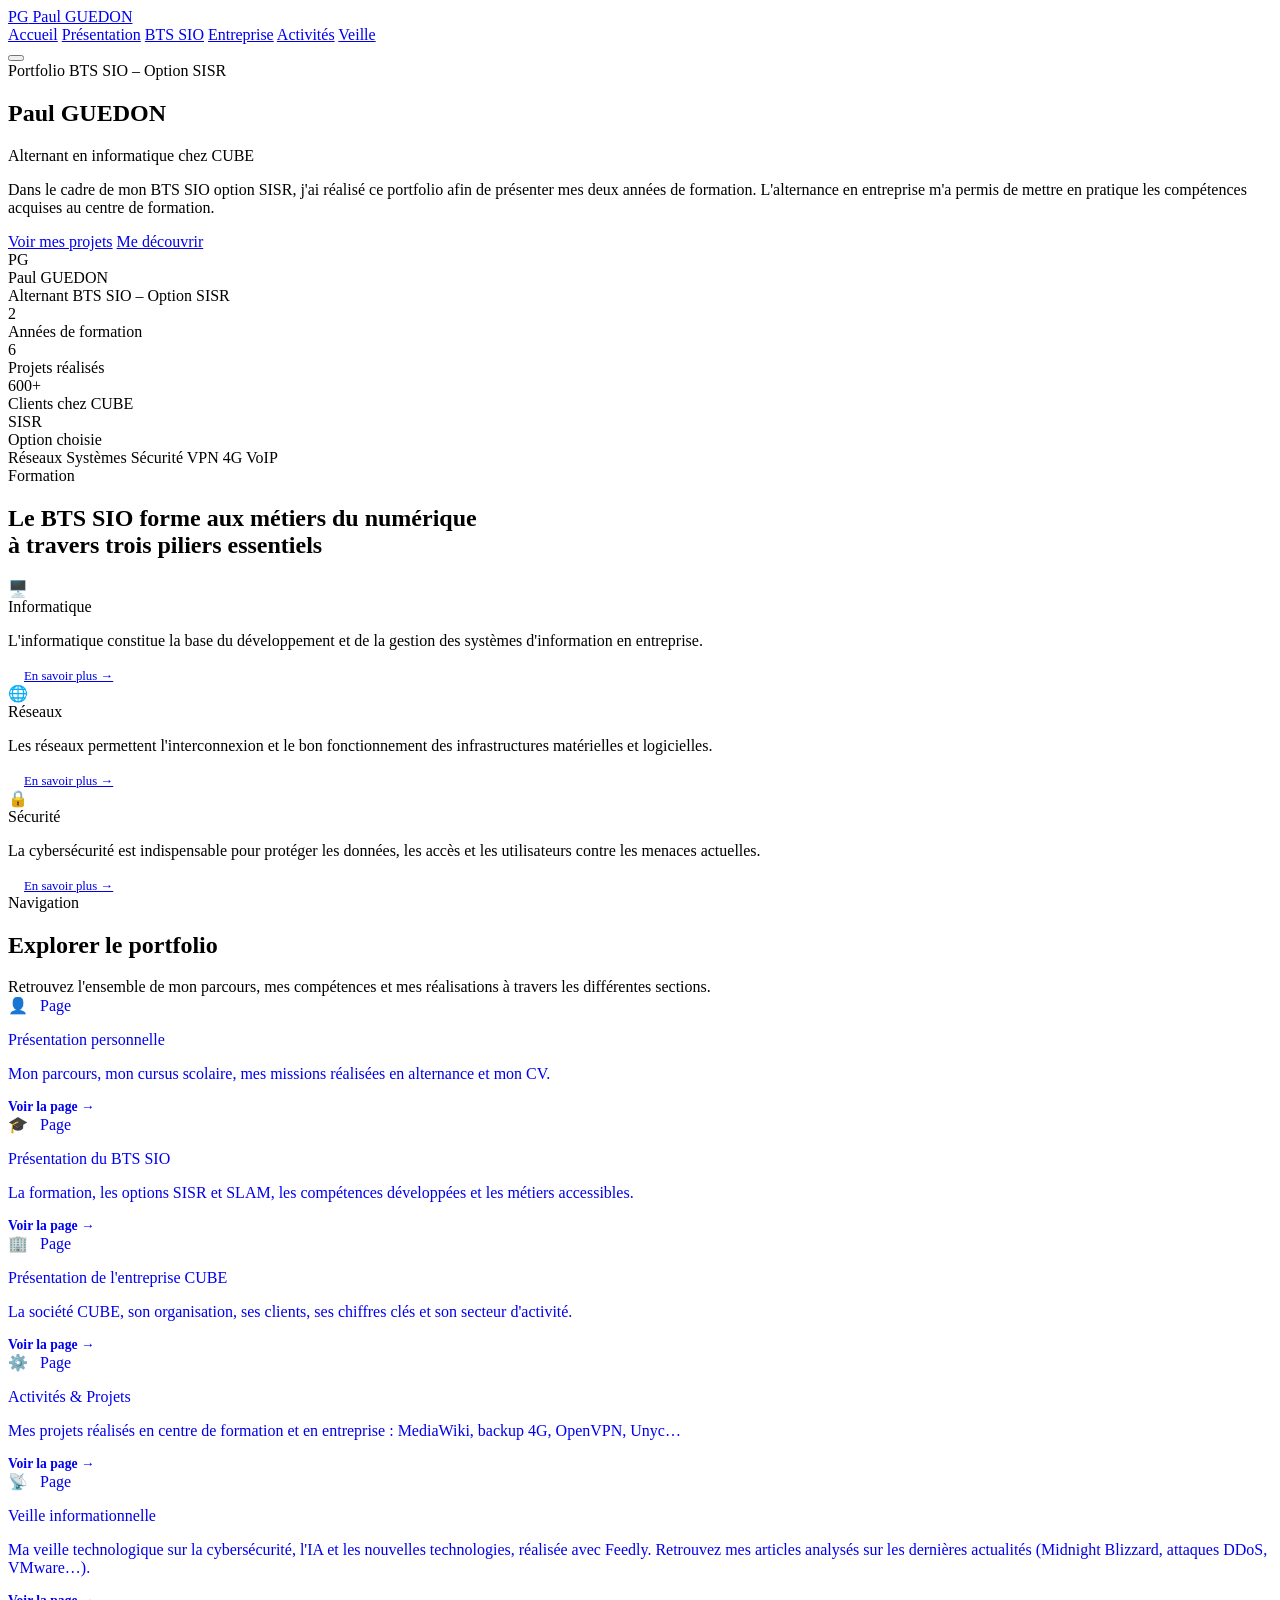
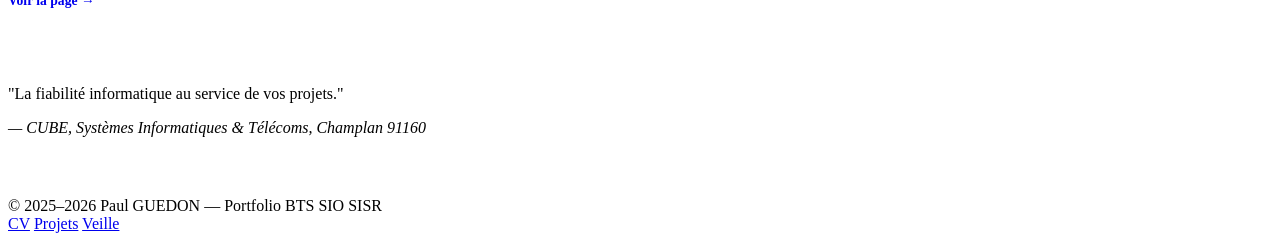
==== index.html @ fc24d81a "Add files via upload Mise en ligne des fichiers" ====
<!DOCTYPE html>
<html lang="fr">

<head>
  <meta charset="UTF-8" />
  <meta name="viewport" content="width=device-width, initial-scale=1.0" />
  <title>Paul GUEDON – Portfolio BTS SIO SISR</title>
  <link rel="stylesheet" href="css/style.css" />
  <link rel="stylesheet" href="css/animations.css" />
</head>

<body>

  <!-- ===== NAVBAR ===== -->
  <nav class="navbar" role="navigation" aria-label="Navigation principale">
    <div class="navbar__inner">
      <a href="index.html" class="navbar__logo">
        <span>PG</span> Paul GUEDON
      </a>
      <div class="navbar__links" id="nav-links">
        <a href="index.html">Accueil</a>
        <a href="presentation-personnelle.html">Présentation</a>
        <a href="bts-sio.html">BTS SIO</a>
        <a href="entreprise.html">Entreprise</a>
        <a href="activites.html">Activités</a>
        <a href="veille.html">Veille</a>
      </div>
      <button class="burger" id="burger" aria-label="Menu" aria-expanded="false">
        <span></span><span></span><span></span>
      </button>
    </div>
  </nav>

  <!-- ===== HERO ===== -->
  <section class="hero">
    <div class="hero__bg"></div>
    <div class="hero__grid"></div>
    <div class="hero__content">

      <div class="hero__text">
        <div class="hero__eyebrow fade-up">Portfolio BTS SIO – Option SISR</div>
        <h1 class="hero__title fade-up fade-up-1">
          Paul <span>GUEDON</span>
        </h1>
        <p class="hero__subtitle fade-up fade-up-2">Alternant en informatique chez CUBE</p>
        <p class="hero__desc fade-up fade-up-3">
          Dans le cadre de mon BTS SIO option SISR, j'ai réalisé ce portfolio afin de présenter mes deux années de
          formation. L'alternance en entreprise m'a permis de mettre en pratique les compétences acquises au centre de
          formation.
        </p>
        <div class="hero__cta fade-up fade-up-4">
          <a href="activites.html" class="btn btn--primary">Voir mes projets</a>
          <a href="presentation-personnelle.html" class="btn btn--outline">Me découvrir</a>
        </div>
      </div>

      <div class="hero__visual fade-up fade-up-3">
        <div class="hero__card">
          <div class="hero__card-top">
            <div class="hero__avatar">PG</div>
            <div>
              <div class="hero__card-name">Paul GUEDON</div>
              <div class="hero__card-role">Alternant BTS SIO – Option SISR</div>
            </div>
          </div>
          <div class="hero__stats">
            <div class="stat">
              <div class="stat__number">2</div>
              <div class="stat__label">Années de formation</div>
            </div>
            <div class="stat">
              <div class="stat__number">6</div>
              <div class="stat__label">Projets réalisés</div>
            </div>
            <div class="stat">
              <div class="stat__number">600+</div>
              <div class="stat__label">Clients chez CUBE</div>
            </div>
            <div class="stat">
              <div class="stat__number">SISR</div>
              <div class="stat__label">Option choisie</div>
            </div>
          </div>
          <div class="hero__tags">
            <span class="tag tag--blue">Réseaux</span>
            <span class="tag tag--blue">Systèmes</span>
            <span class="tag tag--green">Sécurité</span>
            <span class="tag">VPN</span>
            <span class="tag">4G</span>
            <span class="tag">VoIP</span>
          </div>
        </div>
      </div>

    </div>
  </section>

  <div class="divider"></div>

  <!-- ===== PILLIERS BTS SIO ===== -->
  <section class="section--dark">
    <div class="container">
      <div class="text-center mb-48 reveal">
        <div class="section-label">Formation</div>
        <h2 class="section-title">Le BTS SIO forme aux métiers du numérique<br>à travers trois piliers essentiels</h2>
      </div>

      <div class="three-col">
        <div class="card reveal delay-1">
          <div class="card__icon">🖥️</div>
          <div class="card__title">Informatique</div>
          <p class="card__text">L'informatique constitue la base du développement et de la gestion des systèmes
            d'information en entreprise.</p>
          <a href="https://fr.wikipedia.org/wiki/Informatique" target="_blank" class="btn btn--outline mt-16"
            style="padding: 8px 16px; font-size: 0.8rem;">En savoir plus →</a>
        </div>
        <div class="card reveal delay-2">
          <div class="card__icon">🌐</div>
          <div class="card__title">Réseaux</div>
          <p class="card__text">Les réseaux permettent l'interconnexion et le bon fonctionnement des infrastructures
            matérielles et logicielles.</p>
          <a href="https://fr.wikipedia.org/wiki/Réseau_informatique" target="_blank" class="btn btn--outline mt-16"
            style="padding: 8px 16px; font-size: 0.8rem;">En savoir plus →</a>
        </div>
        <div class="card reveal delay-3">
          <div class="card__icon">🔒</div>
          <div class="card__title">Sécurité</div>
          <p class="card__text">La cybersécurité est indispensable pour protéger les données, les accès et les
            utilisateurs contre les menaces actuelles.</p>
          <a href="https://fr.wikipedia.org/wiki/Sécurité_des_systèmes_d'information" target="_blank"
            class="btn btn--outline mt-16" style="padding: 8px 16px; font-size: 0.8rem;">En savoir plus →</a>
        </div>
      </div>
    </div>
  </section>

  <div class="divider"></div>

  <!-- ===== APERÇU PAGES ===== -->
  <section>
    <div class="container">
      <div class="text-center mb-48 reveal">
        <div class="section-label">Navigation</div>
        <h2 class="section-title">Explorer le portfolio</h2>
        <p class="section-desc" style="margin: 0 auto;">Retrouvez l'ensemble de mon parcours, mes compétences et mes
          réalisations à travers les différentes sections.</p>
      </div>

      <div class="grid-2">
        <a href="presentation-personnelle.html" class="card reveal delay-1"
          style="display:block; text-decoration:none; cursor:pointer;">
          <div style="display:flex; align-items:center; gap:12px; margin-bottom:16px;">
            <div class="card__icon" style="margin-bottom:0;">👤</div>
            <span class="badge badge--blue">Page</span>
          </div>
          <div class="card__title">Présentation personnelle</div>
          <p class="card__text">Mon parcours, mon cursus scolaire, mes missions réalisées en alternance et mon CV.</p>
          <div class="text-accent mt-16" style="font-size:0.85rem; font-weight:600;">Voir la page →</div>
        </a>

        <a href="bts-sio.html" class="card reveal delay-2" style="display:block; text-decoration:none; cursor:pointer;">
          <div style="display:flex; align-items:center; gap:12px; margin-bottom:16px;">
            <div class="card__icon" style="margin-bottom:0;">🎓</div>
            <span class="badge badge--blue">Page</span>
          </div>
          <div class="card__title">Présentation du BTS SIO</div>
          <p class="card__text">La formation, les options SISR et SLAM, les compétences développées et les métiers
            accessibles.</p>
          <div class="text-accent mt-16" style="font-size:0.85rem; font-weight:600;">Voir la page →</div>
        </a>

        <a href="entreprise.html" class="card reveal delay-3"
          style="display:block; text-decoration:none; cursor:pointer;">
          <div style="display:flex; align-items:center; gap:12px; margin-bottom:16px;">
            <div class="card__icon" style="margin-bottom:0;">🏢</div>
            <span class="badge badge--green">Page</span>
          </div>
          <div class="card__title">Présentation de l'entreprise CUBE</div>
          <p class="card__text">La société CUBE, son organisation, ses clients, ses chiffres clés et son secteur
            d'activité.</p>
          <div class="text-accent mt-16" style="font-size:0.85rem; font-weight:600;">Voir la page →</div>
        </a>

        <a href="activites.html" class="card reveal delay-4"
          style="display:block; text-decoration:none; cursor:pointer;">
          <div style="display:flex; align-items:center; gap:12px; margin-bottom:16px;">
            <div class="card__icon" style="margin-bottom:0;">⚙️</div>
            <span class="badge badge--orange">Page</span>
          </div>
          <div class="card__title">Activités & Projets</div>
          <p class="card__text">Mes projets réalisés en centre de formation et en entreprise : MediaWiki, backup 4G,
            OpenVPN, Unyc…</p>
          <div class="text-accent mt-16" style="font-size:0.85rem; font-weight:600;">Voir la page →</div>
        </a>

        <a href="veille.html" class="card reveal delay-5"
          style="display:block; text-decoration:none; cursor:pointer; grid-column: span 2 / span 2;" id="veille-link">
          <div style="display:flex; align-items:center; gap:12px; margin-bottom:16px;">
            <div class="card__icon" style="margin-bottom:0;">📡</div>
            <span class="badge badge--blue">Page</span>
          </div>
          <div class="card__title">Veille informationnelle</div>
          <p class="card__text">Ma veille technologique sur la cybersécurité, l'IA et les nouvelles technologies,
            réalisée avec Feedly. Retrouvez mes articles analysés sur les dernières actualités (Midnight Blizzard,
            attaques DDoS, VMware…).</p>
          <div class="text-accent mt-16" style="font-size:0.85rem; font-weight:600;">Voir la page →</div>
        </a>
      </div>
    </div>
  </section>

  <!-- ===== CITATION ===== -->
  <section class="section--dark" style="padding: 60px 0;">
    <div class="container">
      <div class="quote-block reveal text-center">
        <p>"La fiabilité informatique au service de vos projets."</p>
        <cite>— CUBE, Systèmes Informatiques & Télécoms, Champlan 91160</cite>
      </div>
    </div>
  </section>

  <!-- ===== FOOTER ===== -->
  <footer>
    <div class="container">
      <div class="footer__inner">
        <div class="footer__copy">© 2025–2026 Paul GUEDON — Portfolio BTS SIO SISR</div>
        <div class="footer__links">
          <a href="presentation-personnelle.html">CV</a>
          <a href="activites.html">Projets</a>
          <a href="veille.html">Veille</a>
        </div>
      </div>
    </div>
  </footer>

  <script src="js/main.js"></script>
  <script>
    // Veille card full-width on mobile
    const veilleLink = document.getElementById('veille-link');
    if (veilleLink && window.innerWidth <= 700) {
      veilleLink.style.gridColumn = 'span 1';
    }
  </script>
</body>

</html>
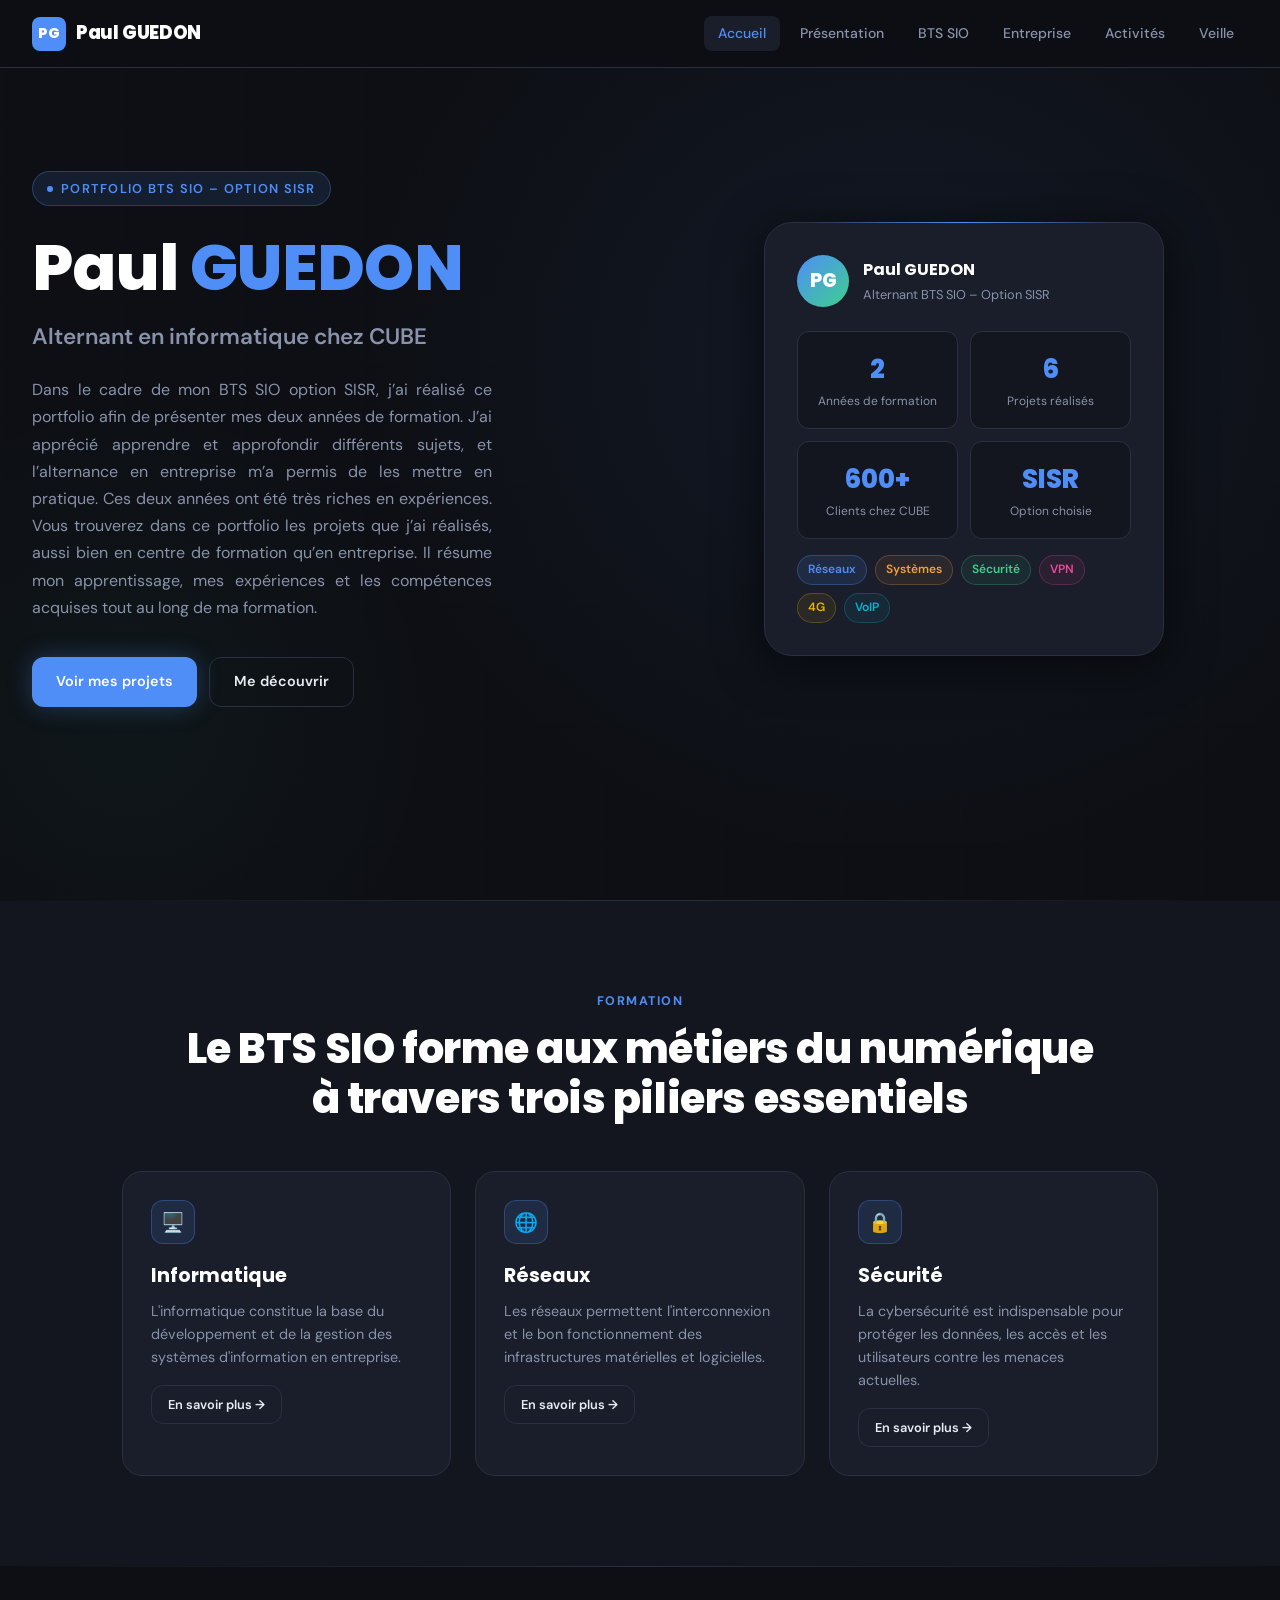
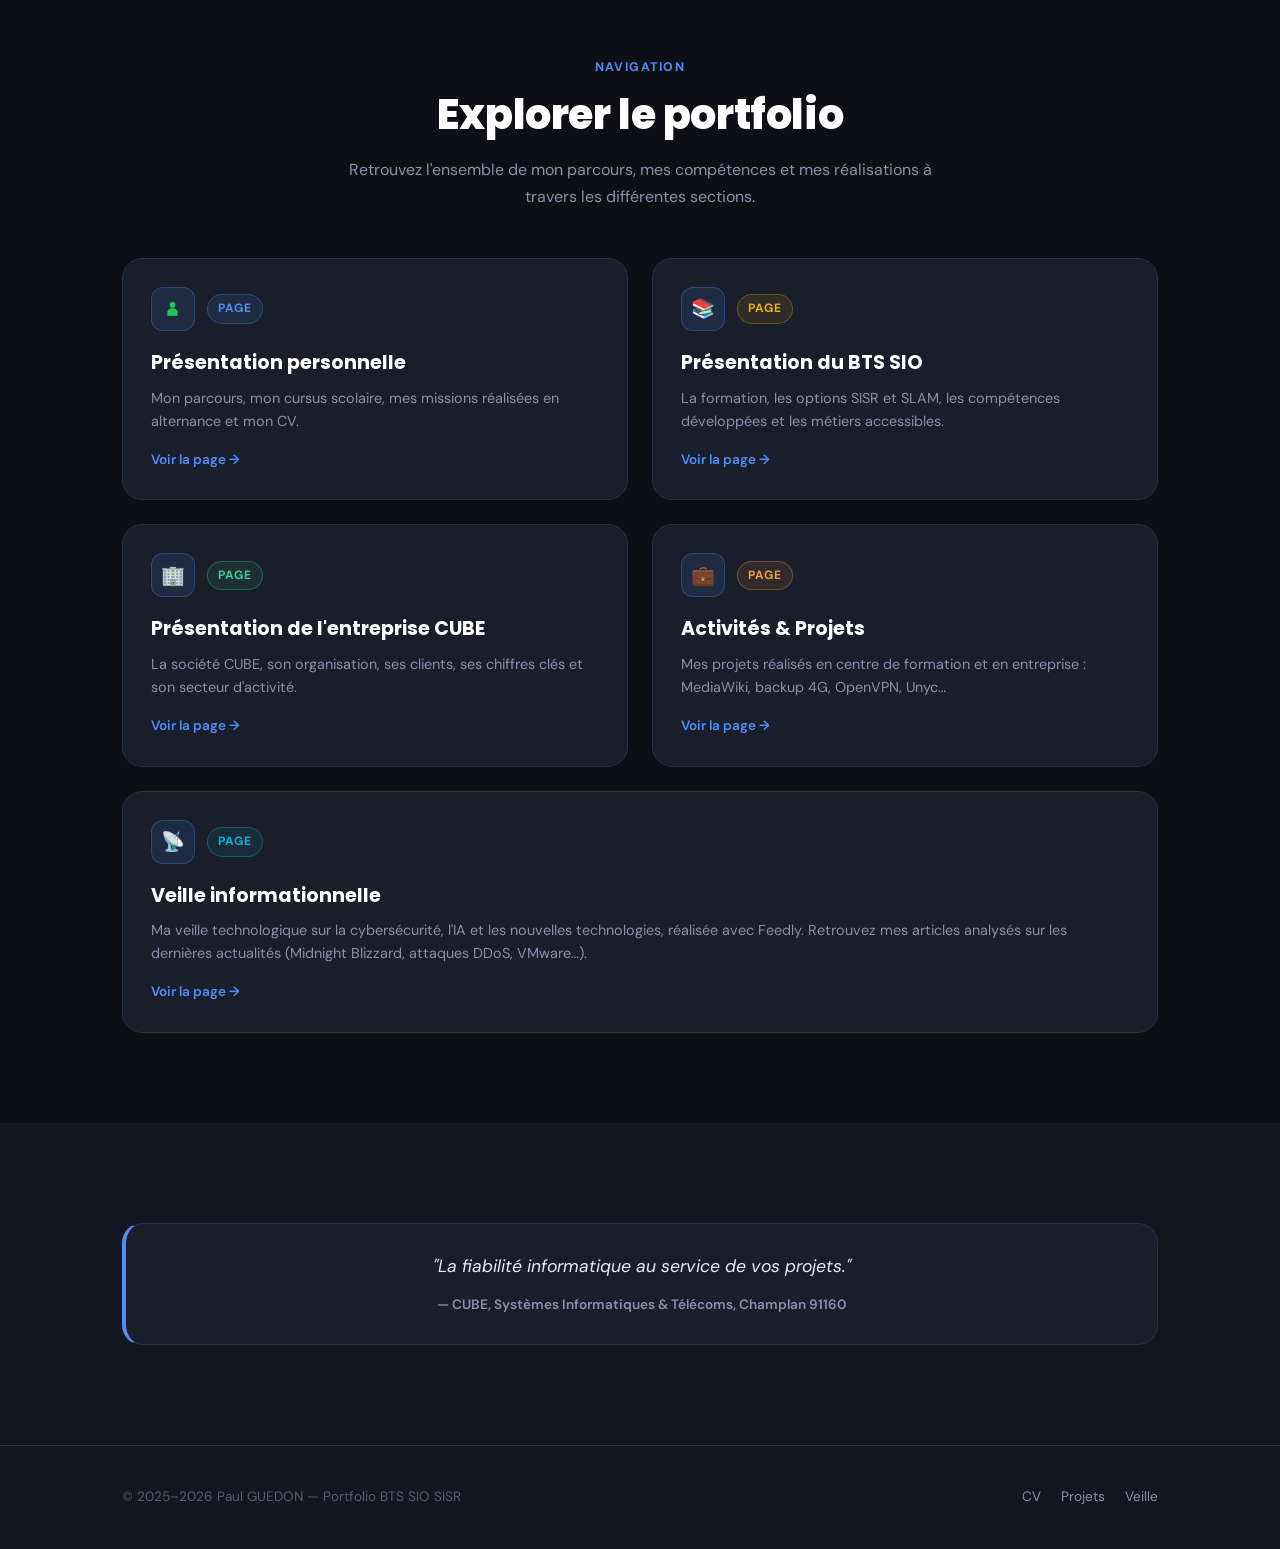
==== commit 72544357: "Add files via upload Mise en ligne de mon portfolio" ====
--- a/index.html
+++ b/index.html
@@ -1,6 +1,5 @@
 <!DOCTYPE html>
 <html lang="fr">
-
 <head>
   <meta charset="UTF-8" />
   <meta name="viewport" content="width=device-width, initial-scale=1.0" />
@@ -8,239 +7,219 @@
   <link rel="stylesheet" href="css/style.css" />
   <link rel="stylesheet" href="css/animations.css" />
 </head>
-
 <body>
 
-  <!-- ===== NAVBAR ===== -->
-  <nav class="navbar" role="navigation" aria-label="Navigation principale">
-    <div class="navbar__inner">
-      <a href="index.html" class="navbar__logo">
-        <span>PG</span> Paul GUEDON
-      </a>
-      <div class="navbar__links" id="nav-links">
-        <a href="index.html">Accueil</a>
-        <a href="presentation-personnelle.html">Présentation</a>
-        <a href="bts-sio.html">BTS SIO</a>
-        <a href="entreprise.html">Entreprise</a>
-        <a href="activites.html">Activités</a>
+<!-- ===== NAVBAR ===== -->
+<nav class="navbar" role="navigation" aria-label="Navigation principale">
+  <div class="navbar__inner">
+    <a href="index.html" class="navbar__logo">
+      <span>PG</span> Paul GUEDON
+    </a>
+    <div class="navbar__links" id="nav-links">
+      <a href="index.html">Accueil</a>
+      <a href="presentation-personnelle.html">Présentation</a>
+      <a href="bts-sio.html">BTS SIO</a>
+      <a href="entreprise.html">Entreprise</a>
+      <a href="activites.html">Activités</a>
+      <a href="veille.html">Veille</a>
+    </div>
+    <button class="burger" id="burger" aria-label="Menu" aria-expanded="false">
+      <span></span><span></span><span></span>
+    </button>
+  </div>
+</nav>
+
+<!-- ===== HERO ===== -->
+<section class="hero">
+  <div class="hero__bg"></div>
+  <div class="hero__grid"></div>
+  <div class="hero__content">
+
+    <div class="hero__text">
+      <div class="hero__eyebrow fade-up">Portfolio BTS SIO – Option SISR</div>
+      <h1 class="hero__title fade-up fade-up-1">
+        Paul <span>GUEDON</span>
+      </h1>
+      <p class="hero__subtitle fade-up fade-up-2">Alternant en informatique chez CUBE</p>
+      <p class="hero__desc fade-up fade-up-3" style="text-align: justify;">
+        Dans le cadre de mon BTS SIO option SISR, j’ai réalisé ce portfolio afin de présenter mes deux années de formation. J’ai apprécié apprendre et approfondir différents sujets, et l’alternance en entreprise m’a permis de les mettre en pratique. Ces deux années ont été très riches en expériences. Vous trouverez dans ce portfolio les projets que j’ai réalisés, aussi bien en centre de formation qu’en entreprise. Il résume mon apprentissage, mes expériences et les compétences acquises tout au long de ma formation.
+      </p>
+      <div class="hero__cta fade-up fade-up-4">
+        <a href="activites.html" class="btn btn--primary">Voir mes projets</a>
+        <a href="presentation-personnelle.html" class="btn btn--outline">Me découvrir</a>
+      </div>
+    </div>
+
+    <div class="hero__visual fade-up fade-up-3">
+      <div class="hero__card">
+        <div class="hero__card-top">
+          <div class="hero__avatar">PG</div>
+          <div>
+            <div class="hero__card-name">Paul GUEDON</div>
+            <div class="hero__card-role">Alternant BTS SIO – Option SISR</div>
+          </div>
+        </div>
+        <div class="hero__stats">
+          <div class="stat">
+            <div class="stat__number">2</div>
+            <div class="stat__label">Années de formation</div>
+          </div>
+          <div class="stat">
+            <div class="stat__number">6</div>
+            <div class="stat__label">Projets réalisés</div>
+          </div>
+          <div class="stat">
+            <div class="stat__number">600+</div>
+            <div class="stat__label">Clients chez CUBE</div>
+          </div>
+          <div class="stat">
+            <div class="stat__number">SISR</div>
+            <div class="stat__label">Option choisie</div>
+          </div>
+        </div>
+        <div class="hero__tags">
+          <span class="tag tag--blue">Réseaux</span>
+          <span class="tag tag--orange">Systèmes</span>
+          <span class="tag tag--green">Sécurité</span>
+          <span class="tag tag--pink">VPN</span>
+          <span class="tag tag--yellow">4G</span>
+          <span class="tag tag--cyan">VoIP</span>
+        </div>
+      </div>
+    </div>
+
+  </div>
+</section>
+
+<div class="divider"></div>
+
+<!-- ===== PILLIERS BTS SIO ===== -->
+<section class="section--dark">
+  <div class="container">
+    <div class="text-center mb-48 reveal">
+      <div class="section-label">Formation</div>
+      <h2 class="section-title">Le BTS SIO forme aux métiers du numérique<br>à travers trois piliers essentiels</h2>
+    </div>
+
+    <div class="three-col">
+      <div class="card reveal delay-1">
+        <div class="card__icon">🖥️</div>
+        <div class="card__title">Informatique</div>
+        <p class="card__text">L'informatique constitue la base du développement et de la gestion des systèmes d'information en entreprise.</p>
+        <a href="https://fr.wikipedia.org/wiki/Informatique" target="_blank" class="btn btn--outline mt-16" style="padding: 8px 16px; font-size: 0.8rem;">En savoir plus →</a>
+      </div>
+      <div class="card reveal delay-2">
+        <div class="card__icon">🌐</div>
+        <div class="card__title">Réseaux</div>
+        <p class="card__text">Les réseaux permettent l'interconnexion et le bon fonctionnement des infrastructures matérielles et logicielles.</p>
+        <a href="https://fr.wikipedia.org/wiki/Réseau_informatique" target="_blank" class="btn btn--outline mt-16" style="padding: 8px 16px; font-size: 0.8rem;">En savoir plus →</a>
+      </div>
+      <div class="card reveal delay-3">
+        <div class="card__icon">🔒</div>
+        <div class="card__title">Sécurité</div>
+        <p class="card__text">La cybersécurité est indispensable pour protéger les données, les accès et les utilisateurs contre les menaces actuelles.</p>
+        <a href="https://fr.wikipedia.org/wiki/Sécurité_des_systèmes_d'information" target="_blank" class="btn btn--outline mt-16" style="padding: 8px 16px; font-size: 0.8rem;">En savoir plus →</a>
+      </div>
+    </div>
+  </div>
+</section>
+
+<div class="divider"></div>
+
+<!-- ===== APERÇU PAGES ===== -->
+<section>
+  <div class="container">
+    <div class="text-center mb-48 reveal">
+      <div class="section-label">Navigation</div>
+      <h2 class="section-title">Explorer le portfolio</h2>
+      <p class="section-desc" style="margin: 0 auto;">Retrouvez l'ensemble de mon parcours, mes compétences et mes réalisations à travers les différentes sections.</p>
+    </div>
+
+    <div class="grid-2">
+      <a href="presentation-personnelle.html" class="card reveal delay-1" style="display:block; text-decoration:none; cursor:pointer;">
+        <div style="display:flex; align-items:center; gap:12px; margin-bottom:16px;">
+          <div class="card__icon" style="margin-bottom:0;"><svg width="1.2em" height="1.2em" viewBox="0 0 40 40" fill="none" xmlns="http://www.w3.org/2000/svg"><circle cx="20" cy="12" r="5" fill="#22c55e"/><path d="M20 18C15 18 11 21 11 25v6h18v-6c0-4-4-7-9-7z" fill="#22c55e"/></svg></div>
+          <span class="badge badge--blue">Page</span>
+        </div>
+        <div class="card__title">Présentation personnelle</div>
+        <p class="card__text">Mon parcours, mon cursus scolaire, mes missions réalisées en alternance et mon CV.</p>
+        <div class="text-accent mt-16" style="font-size:0.85rem; font-weight:600;">Voir la page →</div>
+      </a>
+
+      <a href="bts-sio.html" class="card reveal delay-2" style="display:block; text-decoration:none; cursor:pointer;">
+        <div style="display:flex; align-items:center; gap:12px; margin-bottom:16px;">
+          <div class="card__icon" style="margin-bottom:0;">📚</div>
+          <span class="badge badge--yellow">Page</span>
+        </div>
+        <div class="card__title">Présentation du BTS SIO</div>
+        <p class="card__text">La formation, les options SISR et SLAM, les compétences développées et les métiers accessibles.</p>
+        <div class="text-accent mt-16" style="font-size:0.85rem; font-weight:600;">Voir la page →</div>
+      </a>
+
+      <a href="entreprise.html" class="card reveal delay-3" style="display:block; text-decoration:none; cursor:pointer;">
+        <div style="display:flex; align-items:center; gap:12px; margin-bottom:16px;">
+          <div class="card__icon" style="margin-bottom:0;">🏢</div>
+          <span class="badge badge--green">Page</span>
+        </div>
+        <div class="card__title">Présentation de l'entreprise CUBE</div>
+        <p class="card__text">La société CUBE, son organisation, ses clients, ses chiffres clés et son secteur d'activité.</p>
+        <div class="text-accent mt-16" style="font-size:0.85rem; font-weight:600;">Voir la page →</div>
+      </a>
+
+      <a href="activites.html" class="card reveal delay-4" style="display:block; text-decoration:none; cursor:pointer;">
+        <div style="display:flex; align-items:center; gap:12px; margin-bottom:16px;">
+          <div class="card__icon" style="margin-bottom:0;">💼</div>
+          <span class="badge badge--orange">Page</span>
+        </div>
+        <div class="card__title">Activités & Projets</div>
+        <p class="card__text">Mes projets réalisés en centre de formation et en entreprise : MediaWiki, backup 4G, OpenVPN, Unyc…</p>
+        <div class="text-accent mt-16" style="font-size:0.85rem; font-weight:600;">Voir la page →</div>
+      </a>
+
+      <a href="veille.html" class="card reveal delay-5" style="display:block; text-decoration:none; cursor:pointer; grid-column: span 2 / span 2;" id="veille-link">
+        <div style="display:flex; align-items:center; gap:12px; margin-bottom:16px;">
+          <div class="card__icon" style="margin-bottom:0;">📡</div>
+          <span class="badge badge--cyan">Page</span>
+        </div>
+        <div class="card__title">Veille informationnelle</div>
+        <p class="card__text">Ma veille technologique sur la cybersécurité, l'IA et les nouvelles technologies, réalisée avec Feedly. Retrouvez mes articles analysés sur les dernières actualités (Midnight Blizzard, attaques DDoS, VMware…).</p>
+        <div class="text-accent mt-16" style="font-size:0.85rem; font-weight:600;">Voir la page →</div>
+      </a>
+    </div>
+  </div>
+</section>
+
+<!-- ===== CITATION ===== -->
+<section class="section--dark" style="padding: 60px 0;">
+  <div class="container">
+    <div class="quote-block reveal text-center">
+      <p>"La fiabilité informatique au service de vos projets."</p>
+      <cite>— CUBE, Systèmes Informatiques & Télécoms, Champlan 91160</cite>
+    </div>
+  </div>
+</section>
+
+<!-- ===== FOOTER ===== -->
+<footer>
+  <div class="container">
+    <div class="footer__inner">
+      <div class="footer__copy">© 2025–2026 Paul GUEDON — Portfolio BTS SIO SISR</div>
+      <div class="footer__links">
+        <a href="presentation-personnelle.html">CV</a>
+        <a href="activites.html">Projets</a>
         <a href="veille.html">Veille</a>
       </div>
-      <button class="burger" id="burger" aria-label="Menu" aria-expanded="false">
-        <span></span><span></span><span></span>
-      </button>
-    </div>
-  </nav>
-
-  <!-- ===== HERO ===== -->
-  <section class="hero">
-    <div class="hero__bg"></div>
-    <div class="hero__grid"></div>
-    <div class="hero__content">
-
-      <div class="hero__text">
-        <div class="hero__eyebrow fade-up">Portfolio BTS SIO – Option SISR</div>
-        <h1 class="hero__title fade-up fade-up-1">
-          Paul <span>GUEDON</span>
-        </h1>
-        <p class="hero__subtitle fade-up fade-up-2">Alternant en informatique chez CUBE</p>
-        <p class="hero__desc fade-up fade-up-3">
-          Dans le cadre de mon BTS SIO option SISR, j'ai réalisé ce portfolio afin de présenter mes deux années de
-          formation. L'alternance en entreprise m'a permis de mettre en pratique les compétences acquises au centre de
-          formation.
-        </p>
-        <div class="hero__cta fade-up fade-up-4">
-          <a href="activites.html" class="btn btn--primary">Voir mes projets</a>
-          <a href="presentation-personnelle.html" class="btn btn--outline">Me découvrir</a>
-        </div>
-      </div>
-
-      <div class="hero__visual fade-up fade-up-3">
-        <div class="hero__card">
-          <div class="hero__card-top">
-            <div class="hero__avatar">PG</div>
-            <div>
-              <div class="hero__card-name">Paul GUEDON</div>
-              <div class="hero__card-role">Alternant BTS SIO – Option SISR</div>
-            </div>
-          </div>
-          <div class="hero__stats">
-            <div class="stat">
-              <div class="stat__number">2</div>
-              <div class="stat__label">Années de formation</div>
-            </div>
-            <div class="stat">
-              <div class="stat__number">6</div>
-              <div class="stat__label">Projets réalisés</div>
-            </div>
-            <div class="stat">
-              <div class="stat__number">600+</div>
-              <div class="stat__label">Clients chez CUBE</div>
-            </div>
-            <div class="stat">
-              <div class="stat__number">SISR</div>
-              <div class="stat__label">Option choisie</div>
-            </div>
-          </div>
-          <div class="hero__tags">
-            <span class="tag tag--blue">Réseaux</span>
-            <span class="tag tag--blue">Systèmes</span>
-            <span class="tag tag--green">Sécurité</span>
-            <span class="tag">VPN</span>
-            <span class="tag">4G</span>
-            <span class="tag">VoIP</span>
-          </div>
-        </div>
-      </div>
-
-    </div>
-  </section>
-
-  <div class="divider"></div>
-
-  <!-- ===== PILLIERS BTS SIO ===== -->
-  <section class="section--dark">
-    <div class="container">
-      <div class="text-center mb-48 reveal">
-        <div class="section-label">Formation</div>
-        <h2 class="section-title">Le BTS SIO forme aux métiers du numérique<br>à travers trois piliers essentiels</h2>
-      </div>
-
-      <div class="three-col">
-        <div class="card reveal delay-1">
-          <div class="card__icon">🖥️</div>
-          <div class="card__title">Informatique</div>
-          <p class="card__text">L'informatique constitue la base du développement et de la gestion des systèmes
-            d'information en entreprise.</p>
-          <a href="https://fr.wikipedia.org/wiki/Informatique" target="_blank" class="btn btn--outline mt-16"
-            style="padding: 8px 16px; font-size: 0.8rem;">En savoir plus →</a>
-        </div>
-        <div class="card reveal delay-2">
-          <div class="card__icon">🌐</div>
-          <div class="card__title">Réseaux</div>
-          <p class="card__text">Les réseaux permettent l'interconnexion et le bon fonctionnement des infrastructures
-            matérielles et logicielles.</p>
-          <a href="https://fr.wikipedia.org/wiki/Réseau_informatique" target="_blank" class="btn btn--outline mt-16"
-            style="padding: 8px 16px; font-size: 0.8rem;">En savoir plus →</a>
-        </div>
-        <div class="card reveal delay-3">
-          <div class="card__icon">🔒</div>
-          <div class="card__title">Sécurité</div>
-          <p class="card__text">La cybersécurité est indispensable pour protéger les données, les accès et les
-            utilisateurs contre les menaces actuelles.</p>
-          <a href="https://fr.wikipedia.org/wiki/Sécurité_des_systèmes_d'information" target="_blank"
-            class="btn btn--outline mt-16" style="padding: 8px 16px; font-size: 0.8rem;">En savoir plus →</a>
-        </div>
-      </div>
-    </div>
-  </section>
-
-  <div class="divider"></div>
-
-  <!-- ===== APERÇU PAGES ===== -->
-  <section>
-    <div class="container">
-      <div class="text-center mb-48 reveal">
-        <div class="section-label">Navigation</div>
-        <h2 class="section-title">Explorer le portfolio</h2>
-        <p class="section-desc" style="margin: 0 auto;">Retrouvez l'ensemble de mon parcours, mes compétences et mes
-          réalisations à travers les différentes sections.</p>
-      </div>
-
-      <div class="grid-2">
-        <a href="presentation-personnelle.html" class="card reveal delay-1"
-          style="display:block; text-decoration:none; cursor:pointer;">
-          <div style="display:flex; align-items:center; gap:12px; margin-bottom:16px;">
-            <div class="card__icon" style="margin-bottom:0;">👤</div>
-            <span class="badge badge--blue">Page</span>
-          </div>
-          <div class="card__title">Présentation personnelle</div>
-          <p class="card__text">Mon parcours, mon cursus scolaire, mes missions réalisées en alternance et mon CV.</p>
-          <div class="text-accent mt-16" style="font-size:0.85rem; font-weight:600;">Voir la page →</div>
-        </a>
-
-        <a href="bts-sio.html" class="card reveal delay-2" style="display:block; text-decoration:none; cursor:pointer;">
-          <div style="display:flex; align-items:center; gap:12px; margin-bottom:16px;">
-            <div class="card__icon" style="margin-bottom:0;">🎓</div>
-            <span class="badge badge--blue">Page</span>
-          </div>
-          <div class="card__title">Présentation du BTS SIO</div>
-          <p class="card__text">La formation, les options SISR et SLAM, les compétences développées et les métiers
-            accessibles.</p>
-          <div class="text-accent mt-16" style="font-size:0.85rem; font-weight:600;">Voir la page →</div>
-        </a>
-
-        <a href="entreprise.html" class="card reveal delay-3"
-          style="display:block; text-decoration:none; cursor:pointer;">
-          <div style="display:flex; align-items:center; gap:12px; margin-bottom:16px;">
-            <div class="card__icon" style="margin-bottom:0;">🏢</div>
-            <span class="badge badge--green">Page</span>
-          </div>
-          <div class="card__title">Présentation de l'entreprise CUBE</div>
-          <p class="card__text">La société CUBE, son organisation, ses clients, ses chiffres clés et son secteur
-            d'activité.</p>
-          <div class="text-accent mt-16" style="font-size:0.85rem; font-weight:600;">Voir la page →</div>
-        </a>
-
-        <a href="activites.html" class="card reveal delay-4"
-          style="display:block; text-decoration:none; cursor:pointer;">
-          <div style="display:flex; align-items:center; gap:12px; margin-bottom:16px;">
-            <div class="card__icon" style="margin-bottom:0;">⚙️</div>
-            <span class="badge badge--orange">Page</span>
-          </div>
-          <div class="card__title">Activités & Projets</div>
-          <p class="card__text">Mes projets réalisés en centre de formation et en entreprise : MediaWiki, backup 4G,
-            OpenVPN, Unyc…</p>
-          <div class="text-accent mt-16" style="font-size:0.85rem; font-weight:600;">Voir la page →</div>
-        </a>
-
-        <a href="veille.html" class="card reveal delay-5"
-          style="display:block; text-decoration:none; cursor:pointer; grid-column: span 2 / span 2;" id="veille-link">
-          <div style="display:flex; align-items:center; gap:12px; margin-bottom:16px;">
-            <div class="card__icon" style="margin-bottom:0;">📡</div>
-            <span class="badge badge--blue">Page</span>
-          </div>
-          <div class="card__title">Veille informationnelle</div>
-          <p class="card__text">Ma veille technologique sur la cybersécurité, l'IA et les nouvelles technologies,
-            réalisée avec Feedly. Retrouvez mes articles analysés sur les dernières actualités (Midnight Blizzard,
-            attaques DDoS, VMware…).</p>
-          <div class="text-accent mt-16" style="font-size:0.85rem; font-weight:600;">Voir la page →</div>
-        </a>
-      </div>
-    </div>
-  </section>
-
-  <!-- ===== CITATION ===== -->
-  <section class="section--dark" style="padding: 60px 0;">
-    <div class="container">
-      <div class="quote-block reveal text-center">
-        <p>"La fiabilité informatique au service de vos projets."</p>
-        <cite>— CUBE, Systèmes Informatiques & Télécoms, Champlan 91160</cite>
-      </div>
-    </div>
-  </section>
-
-  <!-- ===== FOOTER ===== -->
-  <footer>
-    <div class="container">
-      <div class="footer__inner">
-        <div class="footer__copy">© 2025–2026 Paul GUEDON — Portfolio BTS SIO SISR</div>
-        <div class="footer__links">
-          <a href="presentation-personnelle.html">CV</a>
-          <a href="activites.html">Projets</a>
-          <a href="veille.html">Veille</a>
-        </div>
-      </div>
-    </div>
-  </footer>
-
-  <script src="js/main.js"></script>
-  <script>
-    // Veille card full-width on mobile
-    const veilleLink = document.getElementById('veille-link');
-    if (veilleLink && window.innerWidth <= 700) {
-      veilleLink.style.gridColumn = 'span 1';
-    }
-  </script>
+    </div>
+  </div>
+</footer>
+
+<script src="js/main.js"></script>
+<script>
+  // Veille card full-width on mobile
+  const veilleLink = document.getElementById('veille-link');
+  if (veilleLink && window.innerWidth <= 700) {
+    veilleLink.style.gridColumn = 'span 1';
+  }
+</script>
 </body>
-
-</html>+</html>
--- a/css/style.css
+++ b/css/style.css
@@ -0,0 +1,524 @@
+/* ============================================
+   PAUL GUEDON - Portfolio BTS SIO SISR
+   Design: Dark tech / Minimalisme raffiné
+   ============================================ */
+
+@import url('https://fonts.googleapis.com/css2?family=Poppins:wght@600;700;800&family=DM+Sans:ital,opsz,wght@0,9..40,300;0,9..40,400;0,9..40,500;0,9..40,600;1,9..40,300;1,9..40,400&display=swap');
+
+/* ===== VARIABLES ===== */
+:root {
+  --bg:          #0d0f14;
+  --bg-alt:      #13161e;
+  --surface:     #1a1e2a;
+  --surface-2:   #222738;
+  --border:      #2a2f42;
+  --accent:      #4f8ef7;
+  --accent-soft: rgba(79,142,247,0.12);
+  --accent-glow: rgba(79,142,247,0.3);
+  --text:        #e8ecf4;
+  --text-muted:  #8892aa;
+  --text-dim:    #565d74;
+  --white:       #ffffff;
+  --green:       #3ecf8e;
+  --orange:      #f59e42;
+  --red:         #f75d5d;
+
+  --font-head:   'Poppins', sans-serif;
+  --font-body:   'DM Sans', sans-serif;
+
+  --radius:      12px;
+  --radius-lg:   20px;
+  --radius-xl:   28px;
+
+  --shadow:      0 4px 24px rgba(0,0,0,0.4);
+  --shadow-lg:   0 8px 48px rgba(0,0,0,0.6);
+
+  --nav-h:       68px;
+  --transition:  0.25s ease;
+}
+
+/* ===== RESET ===== */
+*, *::before, *::after { box-sizing: border-box; margin: 0; padding: 0; }
+html { scroll-behavior: smooth; font-size: 16px; }
+body {
+  font-family: var(--font-body);
+  background: var(--bg);
+  color: var(--text);
+  line-height: 1.65;
+  overflow-x: hidden;
+}
+img { max-width: 100%; height: auto; display: block; border-radius: var(--radius); }
+a { color: var(--accent); text-decoration: none; transition: color var(--transition); }
+a:hover { color: var(--white); }
+ul { list-style: none; }
+h1,h2,h3,h4,h5,h6 { font-family: var(--font-head); line-height: 1.2; }
+
+/* ===== SCROLLBAR ===== */
+::-webkit-scrollbar { width: 6px; }
+::-webkit-scrollbar-track { background: var(--bg); }
+::-webkit-scrollbar-thumb { background: var(--border); border-radius: 3px; }
+::-webkit-scrollbar-thumb:hover { background: var(--accent); }
+
+/* ===== LAYOUT ===== */
+.container { max-width: 1100px; margin: 0 auto; padding: 0 32px; }
+.container--wide { max-width: 1280px; margin: 0 auto; padding: 0 32px; }
+
+/* ===== NAVBAR ===== */
+.navbar {
+  position: fixed; top: 0; left: 0; right: 0; z-index: 1000;
+  height: var(--nav-h);
+  background: rgba(13,15,20,0.85);
+  backdrop-filter: blur(16px);
+  border-bottom: 1px solid var(--border);
+  display: flex; align-items: center;
+  transition: background var(--transition);
+}
+.navbar__inner {
+  display: flex; align-items: center; justify-content: space-between;
+  width: 100%; max-width: 1280px; margin: 0 auto; padding: 0 32px;
+}
+.navbar__logo {
+  font-family: var(--font-head); font-weight: 800; font-size: 1.15rem;
+  color: var(--white); letter-spacing: -0.02em;
+  display: flex; align-items: center; gap: 10px;
+}
+.navbar__logo span {
+  display: inline-flex; align-items: center; justify-content: center;
+  width: 34px; height: 34px; background: var(--accent); border-radius: 8px;
+  color: var(--white); font-size: 0.9rem; font-weight: 800;
+}
+.navbar__links { display: flex; align-items: center; gap: 6px; }
+.navbar__links a {
+  color: var(--text-muted); font-size: 0.875rem; font-weight: 500;
+  padding: 6px 14px; border-radius: 8px;
+  transition: all var(--transition);
+}
+.navbar__links a:hover,
+.navbar__links a.active {
+  color: var(--white); background: var(--surface);
+}
+.navbar__links a.active { color: var(--accent); }
+
+.burger { display: none; cursor: pointer; flex-direction: column; gap: 5px; }
+.burger span {
+  display: block; width: 22px; height: 2px;
+  background: var(--text); border-radius: 2px;
+  transition: all var(--transition);
+}
+
+/* ===== HERO ===== */
+.hero {
+  min-height: 100vh;
+  display: flex; align-items: center;
+  padding-top: var(--nav-h);
+  position: relative; overflow: hidden;
+}
+.hero__bg {
+  position: absolute; inset: 0;
+  background: radial-gradient(ellipse 60% 80% at 70% 40%, rgba(79,142,247,0.08) 0%, transparent 70%),
+              radial-gradient(ellipse 40% 60% at 10% 80%, rgba(62,207,142,0.04) 0%, transparent 60%);
+}
+.hero__grid {
+  position: absolute; inset: 0; opacity: 0.03;
+  background-image: linear-gradient(var(--border) 1px, transparent 1px),
+                    linear-gradient(90deg, var(--border) 1px, transparent 1px);
+  background-size: 60px 60px;
+}
+.hero__content {
+  position: relative; z-index: 1;
+  display: grid; grid-template-columns: 1fr 1fr;
+  gap: 80px; align-items: center;
+  max-width: 1280px; margin: 0 auto; padding: 0 32px;
+  width: 100%;
+}
+.hero__eyebrow {
+  display: inline-flex; align-items: center; gap: 8px;
+  font-size: 0.8rem; font-weight: 600; letter-spacing: 0.1em;
+  text-transform: uppercase; color: var(--accent);
+  background: var(--accent-soft); border: 1px solid var(--accent-glow);
+  padding: 6px 14px; border-radius: 50px;
+  margin-bottom: 24px;
+}
+.hero__eyebrow::before {
+  content: ''; width: 6px; height: 6px; border-radius: 50%;
+  background: var(--accent); animation: pulse 2s infinite;
+}
+.hero__title {
+  font-size: clamp(2.4rem, 5vw, 4rem);
+  font-weight: 800; letter-spacing: -0.01em; color: var(--white);
+  margin-bottom: 12px;
+}
+.hero__title span { color: var(--accent); }
+.hero__subtitle {
+  font-size: 1.4rem; font-weight: 600; color: var(--text-muted);
+  margin-bottom: 20px;
+}
+.hero__desc {
+  font-size: 1rem; color: var(--text-muted); line-height: 1.7;
+  max-width: 460px; margin-bottom: 36px;
+}
+.hero__cta { display: flex; gap: 12px; flex-wrap: wrap; }
+.btn {
+  display: inline-flex; align-items: center; gap: 8px;
+  padding: 12px 24px; border-radius: var(--radius);
+  font-family: var(--font-body); font-size: 0.9rem; font-weight: 600;
+  cursor: pointer; border: none; transition: all var(--transition);
+  text-decoration: none;
+}
+.btn--primary {
+  background: var(--accent); color: var(--white);
+  box-shadow: 0 0 24px var(--accent-glow);
+}
+.btn--primary:hover {
+  background: #6ba3ff; color: var(--white);
+  transform: translateY(-2px); box-shadow: 0 0 36px var(--accent-glow);
+}
+.btn--outline {
+  background: transparent; color: var(--text);
+  border: 1px solid var(--border);
+}
+.btn--outline:hover {
+  border-color: var(--accent); color: var(--accent);
+  background: var(--accent-soft); transform: translateY(-2px);
+}
+.hero__visual {
+  display: flex; justify-content: center; align-items: center;
+}
+.hero__card {
+  background: var(--surface);
+  border: 1px solid var(--border);
+  border-radius: var(--radius-xl);
+  padding: 32px;
+  width: 100%; max-width: 400px;
+  box-shadow: var(--shadow-lg);
+  position: relative;
+}
+.hero__card::before {
+  content: ''; position: absolute; top: -1px; left: 40px; right: 40px; height: 1px;
+  background: linear-gradient(90deg, transparent, var(--accent), transparent);
+}
+.hero__card-top {
+  display: flex; align-items: center; gap: 14px; margin-bottom: 24px;
+}
+.hero__avatar {
+  width: 52px; height: 52px; border-radius: 50%;
+  background: linear-gradient(135deg, var(--accent), #3ecf8e);
+  display: flex; align-items: center; justify-content: center;
+  font-family: var(--font-head); font-weight: 800; font-size: 1.2rem; color: var(--white);
+  flex-shrink: 0;
+}
+.hero__card-name { font-family: var(--font-head); font-weight: 700; font-size: 1rem; color: var(--white); }
+.hero__card-role { font-size: 0.8rem; color: var(--text-muted); }
+.hero__stats { display: grid; grid-template-columns: 1fr 1fr; gap: 12px; }
+.stat {
+  background: var(--bg-alt); border: 1px solid var(--border);
+  border-radius: var(--radius); padding: 16px;
+  text-align: center;
+}
+.stat__number {
+  font-family: var(--font-head); font-weight: 800;
+  font-size: 1.6rem; color: var(--accent);
+}
+.stat__label { font-size: 0.75rem; color: var(--text-muted); margin-top: 2px; }
+.hero__tags { display: flex; flex-wrap: wrap; gap: 8px; margin-top: 16px; }
+.tag {
+  font-size: 0.75rem; font-weight: 600;
+  padding: 4px 10px; border-radius: 50px;
+  background: var(--surface-2); color: var(--text-muted);
+  border: 1px solid var(--border);
+}
+.tag--blue { color: var(--accent); border-color: var(--accent-glow); background: var(--accent-soft); }
+.tag--green { color: var(--green); border-color: rgba(62,207,142,0.25); background: rgba(62,207,142,0.08); }
+.tag--orange { color: #f59e42; border-color: rgba(245,158,66,0.25); background: rgba(245,158,66,0.08); }
+.tag--pink { color: #ec4899; border-color: rgba(236,72,153,0.25); background: rgba(236,72,153,0.08); }
+.tag--yellow { color: #eab308; border-color: rgba(234,179,8,0.25); background: rgba(234,179,8,0.08); }
+.tag--cyan { color: #06b6d4; border-color: rgba(6,182,212,0.25); background: rgba(6,182,212,0.08); }
+
+/* ===== SECTIONS ===== */
+section { padding: 90px 0; }
+.section-label {
+  font-size: 0.78rem; font-weight: 700; letter-spacing: 0.12em;
+  text-transform: uppercase; color: var(--accent); margin-bottom: 12px;
+}
+.section-title {
+  font-size: clamp(1.8rem, 4vw, 2.6rem);
+  font-weight: 800; letter-spacing: -0.01em; color: var(--white);
+  margin-bottom: 16px;
+}
+.section-desc {
+  font-size: 1rem; color: var(--text-muted); line-height: 1.7;
+  max-width: 600px;
+}
+
+/* ===== DIVIDER ===== */
+.divider {
+  width: 100%; height: 1px;
+  background: linear-gradient(90deg, transparent, var(--border), transparent);
+  margin: 0;
+}
+
+/* ===== CARDS ===== */
+.card {
+  background: var(--surface);
+  border: 1px solid var(--border);
+  border-radius: var(--radius-lg);
+  padding: 28px;
+  transition: border-color var(--transition), transform var(--transition), box-shadow var(--transition);
+}
+.card:hover {
+  border-color: rgba(79,142,247,0.3);
+  transform: translateY(-3px);
+  box-shadow: 0 8px 40px rgba(0,0,0,0.4);
+}
+.card__icon {
+  width: 44px; height: 44px; border-radius: var(--radius);
+  background: var(--accent-soft); border: 1px solid var(--accent-glow);
+  display: flex; align-items: center; justify-content: center;
+  font-size: 1.2rem; margin-bottom: 16px;
+}
+.card__title {
+  font-family: var(--font-head); font-weight: 700; font-size: 1.2rem;
+  color: var(--white); margin-bottom: 8px;
+}
+.card__text { font-size: 0.9rem; color: var(--text-muted); line-height: 1.6; }
+.card ul li { font-size: 0.95rem; }
+
+/* ===== SKILL PILLS ===== */
+.skills-grid { display: flex; flex-wrap: wrap; gap: 10px; }
+.skill-pill {
+  display: inline-flex; align-items: center; gap: 8px;
+  background: var(--surface); border: 1px solid var(--border);
+  border-radius: 50px; padding: 8px 16px;
+  font-size: 0.85rem; color: var(--text); font-weight: 500;
+  transition: all var(--transition);
+}
+.skill-pill:hover {
+  border-color: var(--accent); color: var(--accent); background: var(--accent-soft);
+}
+.skill-pill .dot {
+  width: 7px; height: 7px; border-radius: 50%; background: var(--accent);
+}
+
+/* ===== TIMELINE ===== */
+.timeline { position: relative; padding-left: 28px; }
+.timeline::before {
+  content: ''; position: absolute; left: 8px; top: 8px; bottom: 8px;
+  width: 2px; background: var(--border);
+}
+.timeline-item { position: relative; margin-bottom: 32px; }
+.timeline-item::before {
+  content: ''; position: absolute; left: -24px; top: 6px;
+  width: 12px; height: 12px; border-radius: 50%;
+  background: var(--accent); border: 2px solid var(--bg);
+  box-shadow: 0 0 0 3px var(--accent-glow);
+}
+.timeline-item:last-child { margin-bottom: 0; }
+.timeline-year {
+  font-family: var(--font-head); font-size: 0.85rem; font-weight: 700;
+  color: var(--accent); margin-bottom: 4px;
+}
+.timeline-content { color: var(--text-muted); font-size: 0.9rem; }
+.timeline-content strong { color: var(--text); display: block; font-weight: 600; }
+
+/* ===== BADGE ===== */
+.badge {
+  display: inline-flex; align-items: center;
+  font-size: 0.75rem; font-weight: 700; letter-spacing: 0.06em;
+  text-transform: uppercase; padding: 4px 10px; border-radius: 50px;
+}
+.badge--blue { background: var(--accent-soft); color: var(--accent); border: 1px solid var(--accent-glow); }
+.badge--green { background: rgba(62,207,142,0.1); color: var(--green); border: 1px solid rgba(62,207,142,0.3); }
+.badge--orange { background: rgba(245,158,66,0.1); color: var(--orange); border: 1px solid rgba(245,158,66,0.3); }
+.badge--yellow { background: rgba(234,179,8,0.1); color: #eab308; border: 1px solid rgba(234,179,8,0.3); }
+.badge--cyan { background: rgba(6,182,212,0.1); color: #06b6d4; border: 1px solid rgba(6,182,212,0.3); }
+
+/* ===== PROJECT CARD ===== */
+.project-card {
+  background: var(--surface); border: 1px solid var(--border);
+  border-radius: var(--radius-xl);
+  overflow: hidden;
+  transition: all var(--transition);
+}
+.project-card:hover {
+  border-color: rgba(79,142,247,0.3);
+  transform: translateY(-4px);
+  box-shadow: 0 16px 60px rgba(0,0,0,0.5);
+}
+.project-card__head {
+  padding: 28px 28px 20px;
+  border-bottom: 1px solid var(--border);
+  display: flex; align-items: center; justify-content: space-between;
+}
+.project-card__body { padding: 24px 28px; }
+.project-card__footer {
+  padding: 16px 28px; background: var(--bg-alt);
+  border-top: 1px solid var(--border);
+  display: flex; gap: 10px; flex-wrap: wrap;
+}
+.project-card__title {
+  font-family: var(--font-head); font-size: 1.05rem; font-weight: 700; color: var(--white);
+}
+.project-card__sub { font-size: 0.8rem; color: var(--text-muted); margin-top: 2px; }
+.project-card__desc { font-size: 0.9rem; color: var(--text-muted); line-height: 1.65; }
+
+/* ===== VEILLE CARD ===== */
+.veille-card {
+  background: var(--surface); border: 1px solid var(--border);
+  border-radius: var(--radius-lg); padding: 24px;
+  transition: all var(--transition);
+  border-left: 3px solid var(--accent);
+}
+.veille-card:hover {
+  border-color: var(--accent); transform: translateY(-2px);
+  box-shadow: var(--shadow);
+}
+.veille-card__title {
+  font-family: var(--font-head); font-weight: 700; font-size: 0.95rem;
+  color: var(--white); margin-bottom: 10px;
+}
+.veille-card__text { font-size: 0.875rem; color: var(--text-muted); line-height: 1.6; }
+
+/* ===== INFO GRID ===== */
+.info-grid { display: grid; grid-template-columns: repeat(auto-fit, minmax(200px, 1fr)); gap: 16px; }
+.info-box {
+  background: var(--surface); border: 1px solid var(--border);
+  border-radius: var(--radius-lg); padding: 20px;
+  text-align: center;
+}
+.info-box__value {
+  font-family: var(--font-head); font-size: 1.5rem; font-weight: 800;
+  color: var(--accent); margin-bottom: 4px;
+}
+.info-box__label { font-size: 0.8rem; color: var(--text-muted); }
+
+/* ===== DARK SECTION ===== */
+.section--dark { background: var(--bg-alt); }
+.section--surface { background: var(--surface); }
+
+/* ===== QUOTE BLOCK ===== */
+.quote-block {
+  background: var(--surface);
+  border: 1px solid var(--border);
+  border-left: 4px solid var(--accent);
+  border-radius: var(--radius-lg);
+  padding: 28px 32px;
+  margin: 40px 0;
+}
+.quote-block p {
+  font-size: 1.1rem; font-style: italic; color: var(--text);
+  line-height: 1.7;
+}
+.quote-block cite {
+  display: block; margin-top: 12px; font-size: 0.85rem;
+  color: var(--text-muted); font-style: normal; font-weight: 600;
+}
+
+/* ===== TWO COL ===== */
+.two-col { display: grid; grid-template-columns: 1fr 1fr; gap: 60px; align-items: start; }
+.two-col--center { align-items: center; }
+.three-col { display: grid; grid-template-columns: repeat(3, 1fr); gap: 24px; }
+.four-col { display: grid; grid-template-columns: repeat(4, 1fr); gap: 16px; }
+
+/* ===== TABLE ===== */
+.info-table { width: 100%; border-collapse: collapse; }
+.info-table th, .info-table td {
+  padding: 12px 16px; text-align: left;
+  border-bottom: 1px solid var(--border); font-size: 0.9rem;
+}
+.info-table th {
+  color: var(--text-muted); font-weight: 600;
+  font-size: 0.78rem; text-transform: uppercase; letter-spacing: 0.06em;
+}
+.info-table td { color: var(--text); }
+.info-table tr:last-child td { border-bottom: none; }
+.info-table strong { color: var(--white); }
+
+/* ===== FOOTER ===== */
+footer {
+  background: var(--bg-alt);
+  border-top: 1px solid var(--border);
+  padding: 40px 0;
+}
+.footer__inner {
+  display: flex; align-items: center; justify-content: space-between;
+  flex-wrap: wrap; gap: 16px;
+}
+.footer__copy { font-size: 0.85rem; color: var(--text-dim); }
+.footer__links { display: flex; gap: 20px; }
+.footer__links a { font-size: 0.85rem; color: var(--text-muted); }
+.footer__links a:hover { color: var(--accent); }
+
+/* ===== PAGE HEADER ===== */
+.page-header {
+  padding: calc(var(--nav-h) + 60px) 0 60px;
+  position: relative; overflow: hidden;
+}
+.page-header__bg {
+  position: absolute; inset: 0;
+  background: radial-gradient(ellipse 50% 100% at 80% 50%, rgba(79,142,247,0.06) 0%, transparent 70%);
+}
+.page-header__inner { position: relative; z-index: 1; }
+.page-header__title {
+  font-size: clamp(2rem, 5vw, 3.2rem);
+  font-weight: 800; letter-spacing: -0.03em; color: var(--white);
+  margin-bottom: 12px;
+}
+.page-header__sub { font-size: 1.05rem; color: var(--text-muted); max-width: 600px; }
+
+/* ===== ANIMATIONS ===== */
+@keyframes pulse {
+  0%, 100% { opacity: 1; transform: scale(1); }
+  50% { opacity: 0.5; transform: scale(0.8); }
+}
+@keyframes fadeUp {
+  from { opacity: 0; transform: translateY(20px); }
+  to   { opacity: 1; transform: translateY(0); }
+}
+.fade-up { animation: fadeUp 0.6s ease both; }
+.fade-up-1 { animation-delay: 0.1s; }
+.fade-up-2 { animation-delay: 0.2s; }
+.fade-up-3 { animation-delay: 0.3s; }
+.fade-up-4 { animation-delay: 0.4s; }
+
+/* ===== NAV MOBILE ===== */
+@media (max-width: 900px) {
+  .hero__content { grid-template-columns: 1fr; gap: 48px; }
+  .hero__visual { order: -1; }
+  .two-col { grid-template-columns: 1fr; gap: 40px; }
+  .three-col { grid-template-columns: 1fr; }
+  .four-col { grid-template-columns: 1fr 1fr; }
+}
+@media (max-width: 700px) {
+  .navbar__links { display: none; position: fixed; top: var(--nav-h); left: 0; right: 0;
+    flex-direction: column; background: var(--bg-alt); border-bottom: 1px solid var(--border);
+    padding: 16px; gap: 4px; }
+  .navbar__links.open { display: flex; }
+  .burger { display: flex; }
+  .four-col { grid-template-columns: 1fr; }
+  .container, .container--wide { padding: 0 20px; }
+  .hero__content { padding: 0 20px; }
+  .info-grid { grid-template-columns: 1fr 1fr; }
+  section { padding: 60px 0; }
+}
+
+/* ===== UTILITY ===== */
+.mt-8  { margin-top: 8px; }
+.mt-16 { margin-top: 16px; }
+.mt-24 { margin-top: 24px; }
+.mt-32 { margin-top: 32px; }
+.mt-48 { margin-top: 48px; }
+.mb-8  { margin-bottom: 8px; }
+.mb-16 { margin-bottom: 16px; }
+.mb-24 { margin-bottom: 24px; }
+.mb-32 { margin-bottom: 32px; }
+.mb-48 { margin-bottom: 48px; }
+.text-center { text-align: center; }
+.text-muted { color: var(--text-muted); }
+.text-accent { color: var(--accent); }
+.fw-700 { font-weight: 700; }
+.d-flex { display: flex; }
+.gap-12 { gap: 12px; }
+.flex-wrap { flex-wrap: wrap; }
+.grid-2 { display: grid; grid-template-columns: 1fr 1fr; gap: 24px; }
+.grid-3 { display: grid; grid-template-columns: repeat(3, 1fr); gap: 20px; }
+@media (max-width: 700px) { .grid-2, .grid-3 { grid-template-columns: 1fr; } }
--- a/css/animations.css
+++ b/css/animations.css
@@ -0,0 +1,15 @@
+/* ===== SCROLL REVEAL ===== */
+.reveal {
+  opacity: 0;
+  transform: translateY(22px);
+  transition: opacity 0.55s ease, transform 0.55s ease;
+}
+.reveal.revealed {
+  opacity: 1;
+  transform: translateY(0);
+}
+.reveal.delay-1 { transition-delay: 0.1s; }
+.reveal.delay-2 { transition-delay: 0.2s; }
+.reveal.delay-3 { transition-delay: 0.3s; }
+.reveal.delay-4 { transition-delay: 0.4s; }
+.reveal.delay-5 { transition-delay: 0.5s; }
